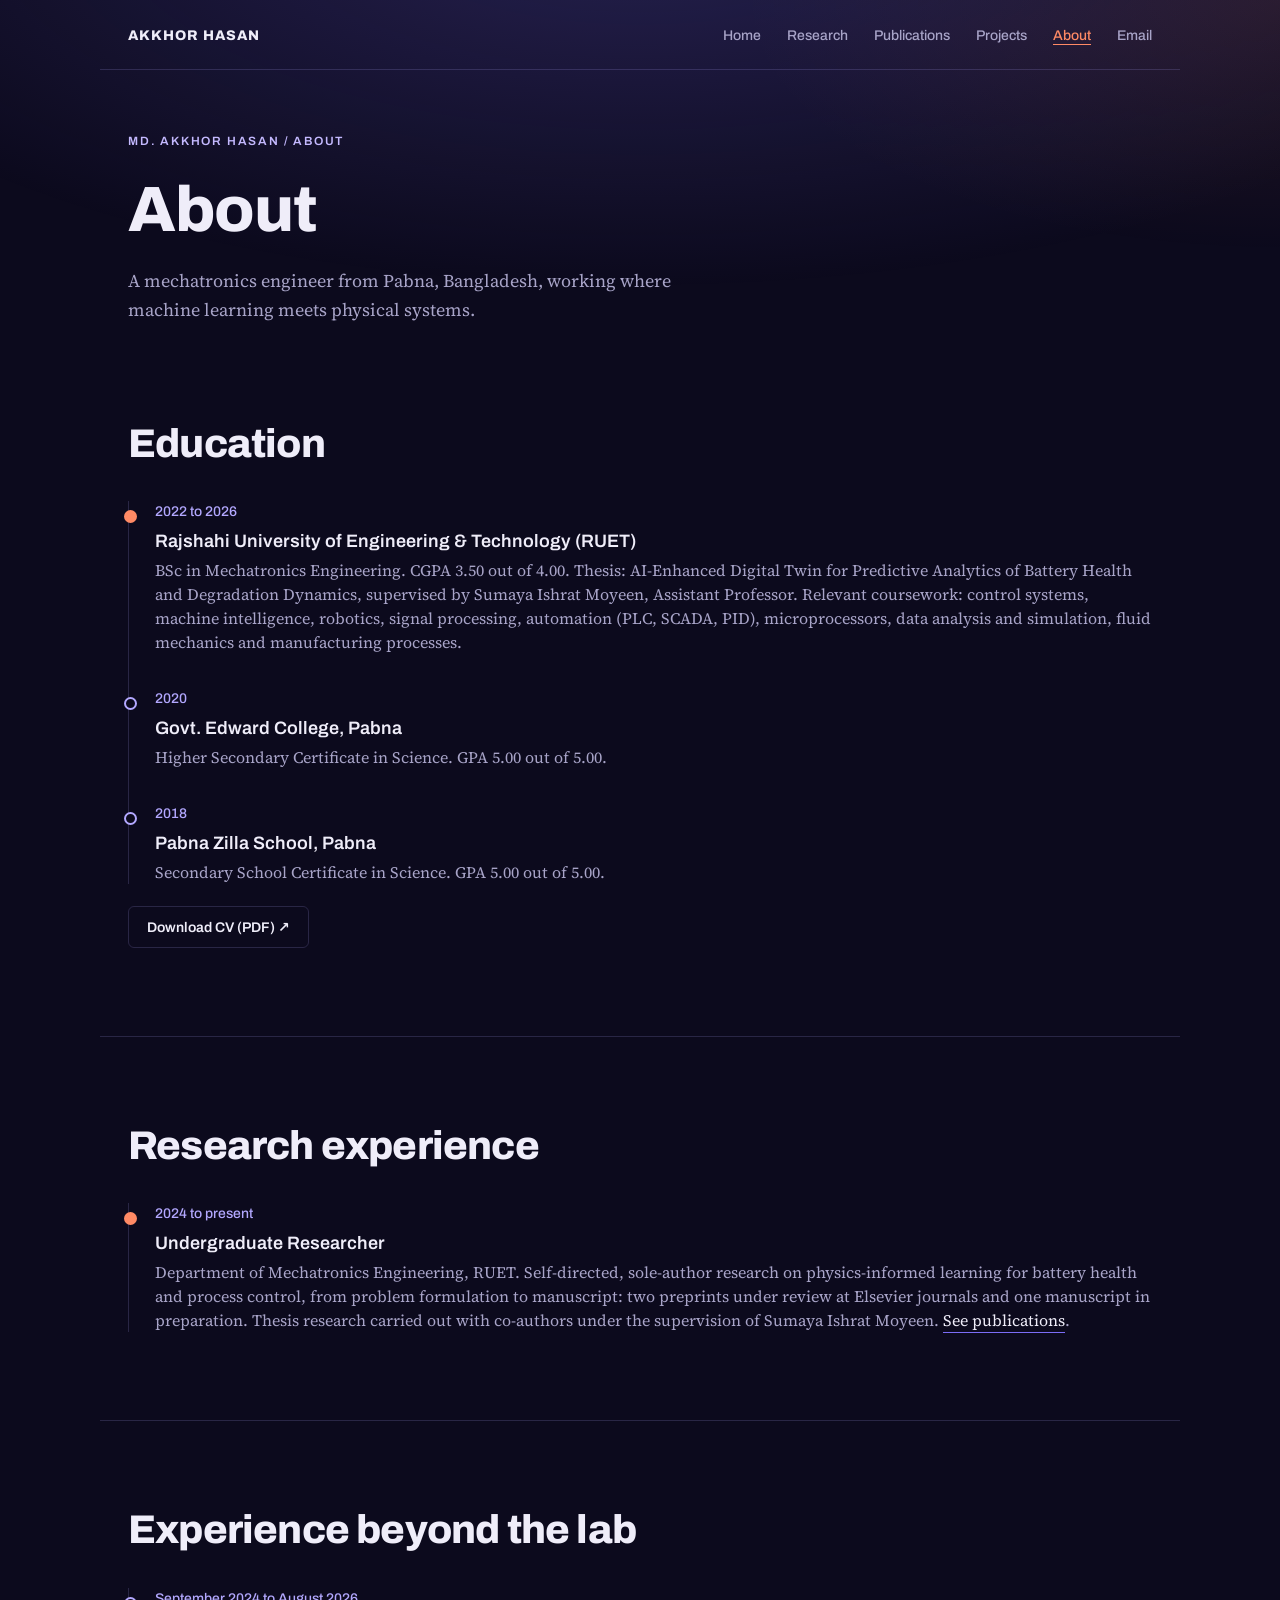
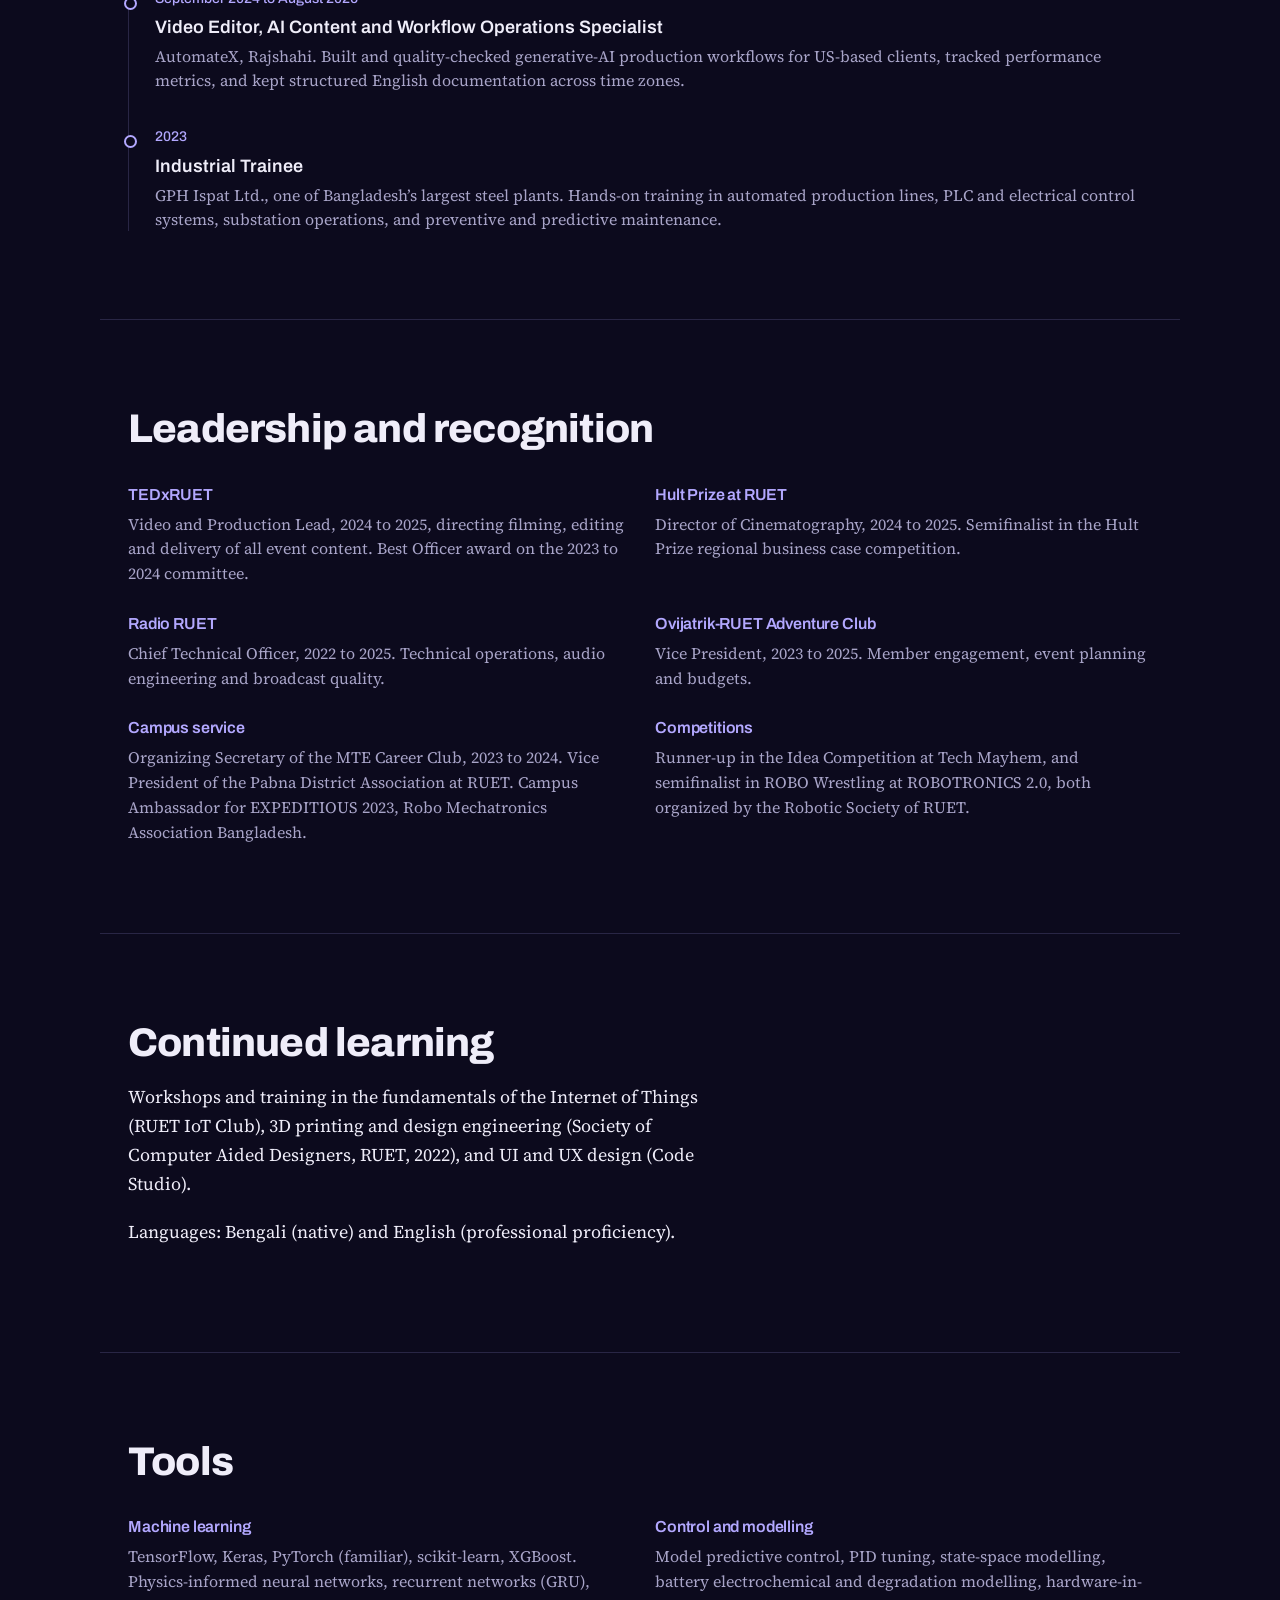
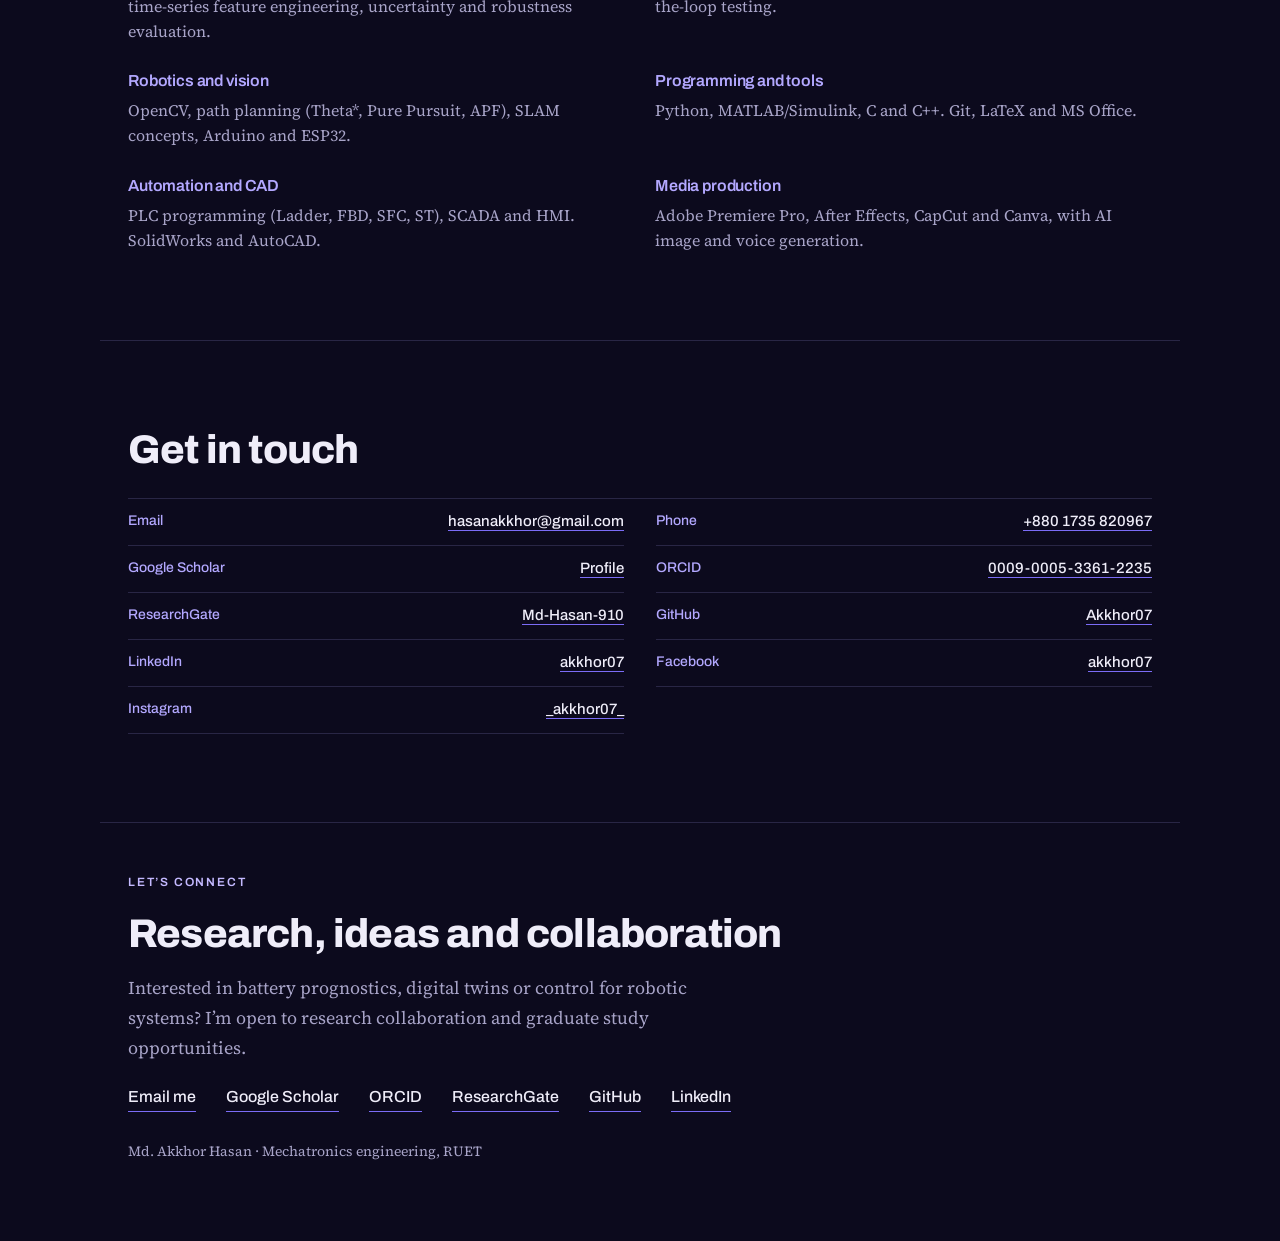
==== about.html @ 45b2f1d3 "Add files via upload" ====
<!DOCTYPE html>
<html lang="en">
<head>
<meta charset="utf-8">
<meta name="viewport" content="width=device-width, initial-scale=1">
<title>About | Md. Akkhor Hasan</title>
<meta name="description" content="Mechatronics engineer working on AI-enhanced digital twins for lithium-ion battery health, physics-informed machine learning and robot control. RUET, Bangladesh.">
<meta name="theme-color" content="#0c0a1d">
<meta property="og:title" content="Md. Akkhor Hasan">
<meta property="og:description" content="Mechatronics engineer working on AI-enhanced digital twins for lithium-ion battery health, physics-informed machine learning and robot control. RUET, Bangladesh.">
<meta property="og:image" content="assets/akkhor-hasan.jpg">
<link rel="preconnect" href="https://fonts.googleapis.com">
<link rel="preconnect" href="https://fonts.gstatic.com" crossorigin>
<link rel="stylesheet" href="https://fonts.googleapis.com/css2?family=Archivo:wght@500;600;800&family=Source+Serif+4:ital,wght@0,300;0,400;1,400&display=swap">
<link rel="stylesheet" href="style.css">
</head>
<body><nav class="wrap section-nav" aria-label="Main navigation"><a class="brand" href="index.html">AKKHOR HASAN</a><a href="index.html">Home</a><a href="research.html">Research</a><a href="publications.html">Publications</a><a href="projects.html">Projects</a><a aria-current="page" href="about.html">About</a><a href="mailto:hasanakkhor@gmail.com">Email</a></nav>
<header class="wrap page-heading"><p class="eyebrow">MD. AKKHOR HASAN / ABOUT</p><h1 class="name">About</h1><p class="where">A mechatronics engineer from Pabna, Bangladesh, working where machine learning meets physical systems.</p></header>
<main><section class="wrap" id="education">
  <h2>Education</h2>
  <ul class="edu">
    <li class="now"><div class="yr">2022 to 2026</div><div class="deg">Rajshahi University of Engineering &amp; Technology (RUET)</div><div class="det">BSc in Mechatronics Engineering. CGPA 3.50 out of 4.00. Thesis: AI-Enhanced Digital Twin for Predictive Analytics of Battery Health and Degradation Dynamics, supervised by Sumaya Ishrat Moyeen, Assistant Professor. Relevant coursework: control systems, machine intelligence, robotics, signal processing, automation (PLC, SCADA, PID), microprocessors, data analysis and simulation, fluid mechanics and manufacturing processes.</div></li>
    <li><div class="yr">2020</div><div class="deg">Govt. Edward College, Pabna</div><div class="det">Higher Secondary Certificate in Science. GPA 5.00 out of 5.00.</div></li>
    <li><div class="yr">2018</div><div class="deg">Pabna Zilla School, Pabna</div><div class="det">Secondary School Certificate in Science. GPA 5.00 out of 5.00.</div></li>
  </ul>
  <a class="cv-link" href="assets/akkhor-hasan-cv.pdf" target="_blank" rel="noopener">Download CV (PDF) ↗</a>
</section><section class="wrap" id="research-experience"><h2>Research experience</h2><ul class="edu">
  <li class="now"><div class="yr">2024 to present</div><div class="deg">Undergraduate Researcher</div><div class="det">Department of Mechatronics Engineering, RUET. Self-directed, sole-author research on physics-informed learning for battery health and process control, from problem formulation to manuscript: two preprints under review at Elsevier journals and one manuscript in preparation. Thesis research carried out with co-authors under the supervision of Sumaya Ishrat Moyeen. <a href="publications.html">See publications</a>.</div></li>
</ul></section><section class="wrap" id="experience"><h2>Experience beyond the lab</h2><ul class="edu">
  <li><div class="yr">September 2024 to August 2026</div><div class="deg">Video Editor, AI Content and Workflow Operations Specialist</div><div class="det">AutomateX, Rajshahi. Built and quality-checked generative-AI production workflows for US-based clients, tracked performance metrics, and kept structured English documentation across time zones.</div></li>
  <li><div class="yr">2023</div><div class="deg">Industrial Trainee</div><div class="det">GPH Ispat Ltd., one of Bangladesh’s largest steel plants. Hands-on training in automated production lines, PLC and electrical control systems, substation operations, and preventive and predictive maintenance.</div></li>
</ul></section><section class="wrap" id="leadership"><h2>Leadership and recognition</h2><div class="skills">
  <div><h3>TEDxRUET</h3><p>Video and Production Lead, 2024 to 2025, directing filming, editing and delivery of all event content. Best Officer award on the 2023 to 2024 committee.</p></div>
  <div><h3>Hult Prize at RUET</h3><p>Director of Cinematography, 2024 to 2025. Semifinalist in the Hult Prize regional business case competition.</p></div>
  <div><h3>Radio RUET</h3><p>Chief Technical Officer, 2022 to 2025. Technical operations, audio engineering and broadcast quality.</p></div>
  <div><h3>Ovijatrik-RUET Adventure Club</h3><p>Vice President, 2023 to 2025. Member engagement, event planning and budgets.</p></div>
  <div><h3>Campus service</h3><p>Organizing Secretary of the MTE Career Club, 2023 to 2024. Vice President of the Pabna District Association at RUET. Campus Ambassador for EXPEDITIOUS 2023, Robo Mechatronics Association Bangladesh.</p></div>
  <div><h3>Competitions</h3><p>Runner-up in the Idea Competition at Tech Mayhem, and semifinalist in ROBO Wrestling at ROBOTRONICS 2.0, both organized by the Robotic Society of RUET.</p></div>
</div></section><section class="wrap" id="learning"><h2>Continued learning</h2><div class="col"><p>Workshops and training in the fundamentals of the Internet of Things (RUET IoT Club), 3D printing and design engineering (Society of Computer Aided Designers, RUET, 2022), and UI and UX design (Code Studio).</p><p>Languages: Bengali (native) and English (professional proficiency).</p></div></section><section class="wrap" id="tools">
  <h2>Tools</h2>
  <div class="skills">
    <div><h3>Machine learning</h3><p>TensorFlow, Keras, PyTorch (familiar), scikit-learn, XGBoost. Physics-informed neural networks, recurrent networks (GRU), time-series feature engineering, uncertainty and robustness evaluation.</p></div>
    <div><h3>Control and modelling</h3><p>Model predictive control, PID tuning, state-space modelling, battery electrochemical and degradation modelling, hardware-in-the-loop testing.</p></div>
    <div><h3>Robotics and vision</h3><p>OpenCV, path planning (Theta*, Pure Pursuit, APF), SLAM concepts, Arduino and ESP32.</p></div>
    <div><h3>Programming and tools</h3><p>Python, MATLAB/Simulink, C and C++. Git, LaTeX and MS Office.</p></div>
    <div><h3>Automation and CAD</h3><p>PLC programming (Ladder, FBD, SFC, ST), SCADA and HMI. SolidWorks and AutoCAD.</p></div>
    <div><h3>Media production</h3><p>Adobe Premiere Pro, After Effects, CapCut and Canva, with AI image and voice generation.</p></div>
  </div>
</section><section class="wrap" id="contact-details">
  <h2>Get in touch</h2>
  <ul class="contact-list">
    <li><span class="lbl">Email</span><a href="mailto:hasanakkhor@gmail.com">hasanakkhor@gmail.com</a></li>
    <li><span class="lbl">Phone</span><a href="tel:+8801735820967">+880 1735 820967</a></li>
    <li><span class="lbl">Google Scholar</span><a target="_blank" rel="noopener" href="https://scholar.google.com/citations?user=YzFIFLMAAAAJ">Profile</a></li>
    <li><span class="lbl">ORCID</span><a target="_blank" rel="noopener" href="https://orcid.org/0009-0005-3361-2235">0009-0005-3361-2235</a></li>
    <li><span class="lbl">ResearchGate</span><a target="_blank" rel="noopener" href="https://www.researchgate.net/profile/Md-Hasan-910">Md-Hasan-910</a></li>
    <li><span class="lbl">GitHub</span><a target="_blank" rel="noopener" href="https://github.com/Akkhor07">Akkhor07</a></li>
    <li><span class="lbl">LinkedIn</span><a target="_blank" rel="noopener" href="https://www.linkedin.com/in/akkhor07/">akkhor07</a></li>
    <li><span class="lbl">Facebook</span><a target="_blank" rel="noopener" href="https://www.facebook.com/akkhor07">akkhor07</a></li>
    <li><span class="lbl">Instagram</span><a target="_blank" rel="noopener" href="https://www.instagram.com/_akkhor07_/">_akkhor07_</a></li>
  </ul>
</section></main>
<footer class="wrap" id="contact"><p class="eyebrow">LET’S CONNECT</p><h2>Research, ideas and collaboration</h2><p class="where">Interested in battery prognostics, digital twins or control for robotic systems? I’m open to research collaboration and graduate study opportunities.</p><div class="contact"><a href="mailto:hasanakkhor@gmail.com">Email me</a><a target="_blank" rel="noopener" href="https://scholar.google.com/citations?user=YzFIFLMAAAAJ">Google Scholar</a><a target="_blank" rel="noopener" href="https://orcid.org/0009-0005-3361-2235">ORCID</a><a target="_blank" rel="noopener" href="https://www.researchgate.net/profile/Md-Hasan-910">ResearchGate</a><a target="_blank" rel="noopener" href="https://github.com/Akkhor07">GitHub</a><a target="_blank" rel="noopener" href="https://www.linkedin.com/in/akkhor07/">LinkedIn</a></div><p class="fine">Md. Akkhor Hasan · Mechatronics engineering, RUET</p></footer>
</body></html>
---- style.css ----
:root{
  --abyss:#0c0a1d;
  --deep:#1a1736;
  --water:#7b6cf6;
  --silt:#b3a8ff;
  --restored:#ff8a65;
  --foam:#efedf9;
  --dim:#a8a4c8;
  --rule:rgba(179,168,255,.18);
  --panel:rgba(179,168,255,.05);
  --glow:rgba(123,108,246,.24);
  --glow2:rgba(255,138,101,.10);
  --overlay:rgba(12,10,29,.72);
  --eyebrow:#c4b9ff;
  --sans:'Archivo',system-ui,sans-serif;
  --serif:'Source Serif 4',Georgia,serif;
}
*{box-sizing:border-box}
html{scroll-behavior:smooth}
@media (prefers-reduced-motion:reduce){html{scroll-behavior:auto}*{animation:none!important;transition:none!important}}
body{
  margin:0;background:var(--abyss);color:var(--foam);
  font-family:var(--serif);font-size:18px;line-height:1.62;
  -webkit-font-smoothing:antialiased;
}
body::before{
  content:"";position:fixed;inset:0;pointer-events:none;z-index:0;
  background:radial-gradient(120% 70% at 50% -10%, var(--glow), transparent 60%),radial-gradient(60% 40% at 100% 0%, var(--glow2), transparent 70%);
}
.wrap{position:relative;z-index:1;max-width:1080px;margin:0 auto;padding-left:28px;padding-right:28px}
.col{max-width:64ch}
a{color:var(--foam);text-decoration:none;border-bottom:1px solid var(--water);padding-bottom:1px}
a:hover{border-bottom-color:var(--restored);color:var(--restored)}
a:focus-visible{outline:2px solid var(--restored);outline-offset:3px;border-radius:2px}
h1,h2,h3{font-family:var(--sans);font-weight:800;letter-spacing:-.02em;line-height:1.06;margin:0}
h2{font-size:clamp(28px,4vw,40px);margin-bottom:18px}
h3{font-size:20px;font-weight:600;letter-spacing:-.01em;margin-bottom:6px}
p{margin:0 0 18px}
section{padding-top:88px;padding-bottom:88px;border-top:1px solid var(--rule)}
section:first-of-type{border-top:none}

/* hero */
header{padding-top:104px;padding-bottom:64px}
.name{font-size:clamp(42px,7.6vw,80px);margin-bottom:22px;padding-top:.06em}
.lede{font-size:clamp(19px,2.3vw,23px);color:var(--foam);max-width:54ch;font-weight:300;margin-bottom:10px}
.where{color:var(--dim);font-size:17px;max-width:54ch}
.meta{display:flex;flex-wrap:wrap;gap:10px 26px;margin-top:26px;font-family:var(--sans);font-size:15px;font-weight:500}

/* compare */
.figure{margin:44px 0 0;max-width:920px}
.compare{position:relative;overflow:hidden;border-radius:3px;background:var(--deep);line-height:0;
  box-shadow:0 30px 70px -30px rgba(0,0,0,.85)}
.compare img{width:100%;display:block;user-select:none;-webkit-user-drag:none}
.compare .top{position:absolute;inset:0;width:50%;overflow:hidden}
.compare .top img{width:auto;height:100%;max-width:none}
.handle{position:absolute;top:0;bottom:0;left:50%;width:2px;background:var(--restored);transform:translateX(-1px);pointer-events:none}
.handle::after{content:"";position:absolute;top:50%;left:50%;width:44px;height:44px;margin:-22px 0 0 -22px;
  border:2px solid var(--restored);border-radius:50%;background:var(--overlay);backdrop-filter:blur(2px)}
.range{position:absolute;inset:0;width:100%;height:100%;opacity:0;cursor:ew-resize;margin:0}
.range:focus-visible + .handle::after{box-shadow:0 0 0 4px rgba(255,138,101,.35)}
.tag{position:absolute;bottom:12px;font-family:var(--sans);font-size:13px;font-weight:600;
  color:var(--foam);background:var(--overlay);padding:5px 10px;border-radius:2px;line-height:1.2}
.tag.l{left:12px}.tag.r{right:12px}
figcaption{font-size:15px;color:var(--dim);margin-top:14px;max-width:60ch;line-height:1.5}

/* stats */
.stats{display:flex;flex-wrap:wrap;gap:40px 56px;margin-top:34px}
.stat b{display:block;font-family:var(--sans);font-size:40px;font-weight:800;color:var(--restored);line-height:1;letter-spacing:-.03em}
.stat span{display:block;font-size:15px;color:var(--dim);margin-top:7px}

/* work */
.work{display:grid;gap:56px;margin-top:40px}
@media(min-width:800px){.work{grid-template-columns:1fr 1fr;gap:56px 44px}}
.work img{width:100%;display:block;border-radius:3px;background:var(--deep)}
.work p{font-size:16px;color:var(--dim);margin:12px 0 0;line-height:1.55}
.work .full{grid-column:1/-1}

.nets{margin:36px 0 0;padding:0;list-style:none;border-top:1px solid var(--rule)}
.nets li{padding:20px 0;border-bottom:1px solid var(--rule)}
.nets b{font-family:var(--sans);font-weight:600;font-size:17px;color:var(--foam)}
.nets span{display:block;font-size:16px;color:var(--dim);margin-top:4px;line-height:1.5}

/* publications */
.pubs{margin:32px 0 0;padding:0;list-style:none;counter-reset:p}
.pubs li{padding:22px 0;border-top:1px solid var(--rule);display:grid;grid-template-columns:34px 1fr;gap:16px}
.pubs li::before{counter-increment:p;content:counter(p);font-family:var(--sans);font-size:14px;font-weight:600;color:var(--silt);padding-top:5px}
.pubs .t{font-size:17px;line-height:1.42;margin:0 0 5px}
.pubs .v{font-size:15px;color:var(--dim);margin:0}
.q1{color:var(--restored);font-family:var(--sans);font-size:13px;font-weight:600}
.more{color:var(--dim);font-size:16px;margin-top:26px}

/* education */
.edu{margin:36px 0 0;padding:0 0 0 26px;list-style:none;border-left:1px solid var(--rule)}
.edu li{position:relative;padding:0 0 34px}
.edu li:last-child{padding-bottom:0}
.edu li::before{content:"";position:absolute;left:-31px;top:9px;width:9px;height:9px;border-radius:50%;
  background:var(--abyss);border:2px solid var(--silt)}
.edu li.now::before{background:var(--restored);border-color:var(--restored)}
.edu .yr{font-family:var(--sans);font-size:14px;font-weight:500;color:var(--silt)}
.edu .deg{font-family:var(--sans);font-size:18px;font-weight:600;margin:3px 0 2px}
.edu .det{font-size:16px;color:var(--dim);line-height:1.5}

/* skills */
.skills{display:grid;gap:30px;margin-top:36px}
@media(min-width:760px){.skills{grid-template-columns:1fr 1fr}}
.skills h3{color:var(--silt);font-size:16px;font-weight:600;margin-bottom:8px}
.skills p{font-size:16px;color:var(--dim);margin:0;line-height:1.55}

.repos{margin:32px 0 0;padding:0;list-style:none;border-top:1px solid var(--rule)}
.repos li{padding:20px 0;border-bottom:1px solid var(--rule);display:flex;flex-wrap:wrap;
  gap:6px 24px;align-items:baseline;justify-content:space-between}
.repos .r{flex:1 1 62%;min-width:250px}
.repos .r a{font-family:var(--sans);font-weight:600;font-size:17px;border-bottom-color:var(--rule)}
.repos .r p{font-size:15px;color:var(--dim);margin:5px 0 0;line-height:1.5}
.repos .m{font-family:var(--sans);font-size:14px;color:var(--silt);white-space:nowrap}

footer{padding-top:80px;padding-bottom:100px;border-top:1px solid var(--rule)}
.contact{display:flex;flex-wrap:wrap;gap:12px 30px;margin-top:22px;font-family:var(--sans);font-size:16px;font-weight:500}
.fine{margin-top:48px;font-size:14px;color:var(--dim)}

.section-nav{display:flex;flex-wrap:wrap;gap:12px 24px;padding-top:28px;font:500 14px var(--sans)}
.section-nav a{color:var(--dim);border-bottom-color:transparent}
.project-grid{display:grid;grid-template-columns:repeat(2,minmax(0,1fr));gap:44px 32px;margin-top:36px}
.project{min-width:0}.project img{display:block;width:100%;height:260px;object-fit:contain;background:var(--deep);border-radius:3px;margin-bottom:20px}
.project p{font-size:16px;color:var(--dim);margin:12px 0}.project>a{font:500 14px var(--sans)}
.subheading{margin-top:48px;font-size:24px}.work figure{margin:0;min-width:0}
section,footer{scroll-margin-top:24px}.repos .r{min-width:0}.repos .r a{overflow-wrap:anywhere}
@media(max-width:600px){.project-grid{grid-template-columns:1fr}.project img{height:230px}.wrap{padding-left:22px;padding-right:22px}.section-nav{gap:12px 18px}section{padding-top:60px;padding-bottom:60px}.stats{gap:30px}.contact a{overflow-wrap:anywhere}}

/* Mobile and tablet layout */
html {
  -webkit-text-size-adjust: 100%;
}

img {
  max-width: 100%;
}

@media (max-width: 768px) {
  .wrap {
    width: 100%;
    padding-left: 20px;
    padding-right: 20px;
  }

  header {
    padding-top: 48px;
    padding-bottom: 40px;
  }

  section {
    padding-top: 48px;
    padding-bottom: 48px;
  }

  footer {
    padding-top: 48px;
    padding-bottom: 64px;
  }

  body {
    font-size: 17px;
    line-height: 1.65;
  }

  .name {
    font-size: clamp(32px, 8vw, 56px);
    line-height: 1.12;
    overflow-wrap: anywhere;
  }

  h2 {
    font-size: clamp(26px, 6vw, 36px);
    line-height: 1.15;
  }

  h3 {
    line-height: 1.3;
  }

  .lede {
    font-size: 20px;
  }

  .where {
    font-size: 16px;
  }

  .col {
    max-width: 100%;
  }

  /* Navigation and contact links */
  .section-nav,
  .meta,
  .contact {
    display: flex;
    flex-wrap: wrap;
    gap: 8px 18px;
  }

  .section-nav a,
  .meta a,
  .contact a {
    display: inline-flex;
    align-items: center;
    min-height: 44px;
    max-width: 100%;
    overflow-wrap: anywhere;
  }

  /* Two compact columns for statistics */
  .stats {
    display: grid;
    grid-template-columns: repeat(2, minmax(0, 1fr));
    gap: 28px 18px;
  }

  .stat b {
    font-size: 34px;
  }

  .stat span {
    font-size: 14px;
  }

  /* Stack projects and research figures */
  .work,
  .project-grid,
  .skills {
    grid-template-columns: minmax(0, 1fr);
    gap: 32px;
  }

  .work figure,
  .figure {
    margin-left: 0;
    margin-right: 0;
  }

  .work .full {
    grid-column: auto;
  }

  .project,
  .work figure {
    min-width: 0;
  }

  .project img {
    width: 100%;
    height: auto;
    max-height: 320px;
    object-fit: contain;
  }

  /* Touch-friendly comparison slider */
  .compare {
    width: 100%;
  }

  .compare .top img {
    max-width: none;
  }

  .range {
    touch-action: pan-y;
  }

  .tag {
    font-size: 11px;
    padding: 5px 7px;
  }

  figcaption {
    font-size: 14px;
  }

  /* Long repository and publication titles */
  .repos li {
    display: block;
  }

  .repos .r {
    min-width: 0;
  }

  .repos .r a,
  .pubs .t {
    overflow-wrap: anywhere;
  }

  .repos .m {
    display: block;
    margin-top: 10px;
    white-space: normal;
  }

  .pubs li {
    grid-template-columns: 22px minmax(0, 1fr);
    gap: 10px;
  }

  .edu {
    padding-left: 22px;
  }

  .edu li::before {
    left: -27px;
  }
}

@media (max-width: 360px) {
  .wrap {
    padding-left: 16px;
    padding-right: 16px;
  }

  .name {
    font-size: 30px;
  }

  .lede {
    font-size: 18px;
  }

  .stat b {
    font-size: 30px;
  }
}

/* Portfolio refresh */
.eyebrow{font:600 12px var(--sans);letter-spacing:.15em;color:var(--eyebrow);margin:0 0 24px}.hero-actions{display:flex;flex-wrap:wrap;gap:14px;align-items:center;margin:28px 0}.hero-actions a{font:600 14px var(--sans);padding:13px 20px;border:1px solid var(--rule);border-radius:6px}.hero-actions .primary{background:var(--restored);color:var(--abyss);border-color:var(--restored)}.hero-actions a:hover{background:var(--silt);border-color:var(--silt);color:var(--abyss)}.where{max-width:65ch;line-height:1.65}.name{font-size:clamp(38px,6.7vw,72px)}header{padding-top:72px}.section-nav{padding-bottom:24px;border-bottom:1px solid var(--rule)}.stats{display:grid;grid-template-columns:repeat(4,minmax(0,1fr));gap:18px}.stat{padding:22px 18px;background:rgba(179,168,255,.055);border:1px solid var(--rule);border-radius:8px}.stat b{font-size:32px}.nets{display:grid;grid-template-columns:repeat(3,minmax(0,1fr));gap:18px;border:0}.nets li{padding:24px;border:1px solid var(--rule);border-radius:8px;background:rgba(179,168,255,.04)}.project{padding:18px;border:1px solid var(--rule);border-radius:8px}.work img,.project img{border-radius:6px}.fine{color:var(--dim)}@media(max-width:768px){.stats{grid-template-columns:repeat(2,minmax(0,1fr))}.nets{grid-template-columns:1fr}header{padding-top:40px}.eyebrow{font-size:10px;line-height:1.7}.stat{padding:18px 12px}.stat b{font-size:28px}}
@media(max-width:768px){.section-nav{flex-wrap:nowrap;overflow-x:auto;gap:20px;padding-top:12px;padding-bottom:12px;scrollbar-width:thin}.section-nav a{white-space:nowrap;flex-shrink:0;min-height:40px}}

.section-nav{align-items:center;gap:14px 26px}.section-nav .brand{font-weight:800;letter-spacing:.07em;margin-right:auto;color:var(--foam)}.section-nav [aria-current="page"]{color:var(--restored);border-bottom-color:var(--restored)}.page-heading{padding-top:64px;padding-bottom:50px}.page-heading .name{font-size:clamp(38px,6vw,64px)}.page-heading .where{max-width:65ch}.overview-grid{display:grid;grid-template-columns:repeat(2,minmax(0,1fr));gap:22px;margin:30px 0}.overview-card{padding:28px;border:1px solid var(--rule);border-radius:10px;background:rgba(179,168,255,.045)}.overview-card p{font-size:17px;color:var(--dim);margin:14px 0 22px}.overview-card a{font:600 14px var(--sans)}.section-nav{position:relative}.page-heading+main section:first-child{padding-top:30px}.figure{margin-top:36px}.where{font-size:18px}footer{padding-top:52px;padding-bottom:60px}.fine{margin-top:28px}@media(max-width:768px){.section-nav .brand{display:none}.overview-grid{grid-template-columns:1fr}.overview-card{padding:24px}.page-heading{padding-top:38px;padding-bottom:30px}}
.visitor-grid{display:grid;grid-template-columns:minmax(0,1.3fr) minmax(0,1fr);gap:28px;margin:30px 0 22px}.visitor-map-panel,.visitor-country-panel{border:1px solid var(--rule);border-radius:10px;padding:24px 18px;background:rgba(179,168,255,.035);min-width:0}.visitor-grid h3{font-size:17px;color:var(--silt);margin-bottom:22px}.visitor-grid img{max-width:100%;height:auto}.visitor-note{font-size:13px;line-height:1.6;color:var(--dim);max-width:85ch;margin:10px 0}.visitor-grid center{max-width:100%}@media(max-width:600px){.visitor-map-panel #scvmap{zoom:.6}.visitor-country-panel [title="Flag Counter"]{zoom:.85}}@media(max-width:768px){.visitor-grid{grid-template-columns:1fr;gap:18px}.visitor-map-panel,.visitor-country-panel{padding:20px 12px}}
#visitor-map{padding-top:36px;padding-bottom:36px}#visitor-map>h2{font-size:26px;margin-bottom:12px}.visitor-grid{gap:18px;margin:18px 0 12px}.visitor-map-panel,.visitor-country-panel{padding:16px}.visitor-grid h3{margin-bottom:12px}.visitor-note{margin:6px 0}.pubs .authors{font-size:14px;color:var(--dim);line-height:1.6;margin:8px 0}.pubs .t a{border-bottom-color:transparent}.pubs .t a:hover{border-bottom-color:var(--restored)}.pubs .v{line-height:1.6}

/* ---- Akkhor Hasan additions ---- */
:root{
  --ok:#7fd8a8;
  --wait:#f5c46b;
  --draft:var(--silt);
}
h1,h2,h3{text-wrap:balance}

/* hero with portrait */
.hero{display:grid;grid-template-columns:minmax(0,1fr) 260px;gap:48px;align-items:start}
.hero>div{min-width:0}
.portrait{margin:8px 0 0;position:relative}
.portrait img{display:block;width:100%;height:auto;aspect-ratio:4/5;object-fit:cover;border-radius:10px;
  border:1px solid var(--rule);box-shadow:0 30px 70px -30px rgba(0,0,0,.85)}
.portrait::after{content:"";position:absolute;inset:14px -14px -14px 14px;border:1px solid var(--restored);
  border-radius:10px;z-index:-1;opacity:.55}
@media(max-width:768px){
  .hero{grid-template-columns:1fr;gap:0}
  .portrait{order:-1;width:132px;margin:0 0 26px}
  .portrait::after{inset:8px -8px -8px 8px}
}

/* digital twin loop */
.twin{list-style:none;margin:0;padding:0;display:grid;grid-template-columns:repeat(5,minmax(0,1fr));gap:30px;counter-reset:s}
.twin li{position:relative;min-width:0;padding:18px 16px;border:1px solid var(--rule);border-radius:8px;background:var(--panel)}
.twin li:not(:last-child)::after{content:"→";position:absolute;right:-24px;top:50%;transform:translateY(-50%);
  font:600 18px var(--sans);color:var(--restored)}
.twin .k{display:block;font:600 11px var(--sans);letter-spacing:.12em;text-transform:uppercase;color:var(--silt)}
.twin b{display:block;font:600 17px/1.25 var(--sans);margin:8px 0 6px;color:var(--foam)}
.twin span:last-child{display:block;font-size:14px;line-height:1.45;color:var(--dim)}
.twin li.act{border-color:var(--restored)}
.return{display:flex;align-items:center;gap:12px;margin-top:16px;font:500 13px var(--sans);color:var(--dim)}
.return::before,.return::after{content:"";flex:1;height:1px;background:linear-gradient(90deg,transparent,var(--restored),transparent)}
@media(max-width:900px){
  .twin{grid-template-columns:1fr;gap:26px}
  .twin li:not(:last-child)::after{content:"↓";right:auto;left:22px;top:auto;bottom:-24px;transform:none}
}

/* publication status */
.status{display:inline-flex;align-items:center;gap:7px;font:600 12px var(--sans);letter-spacing:.04em;margin:0 0 8px}
.status::before{content:"";width:8px;height:8px;border-radius:50%;background:currentColor}
.status.ok{color:var(--ok)}.status.wait{color:var(--wait)}.status.draft{color:var(--draft)}
.status .venue{color:var(--dim);font-weight:500}
.pubs .note{font-size:15px;color:var(--dim);margin:6px 0 0;line-height:1.55}

.cv-link{display:inline-block;margin-top:22px;font:600 14px var(--sans);padding:12px 18px;border:1px solid var(--rule);border-radius:6px}
.contact-list{margin:26px 0 0;padding:0;list-style:none;display:grid;grid-template-columns:repeat(2,minmax(0,1fr));gap:0 32px;border-top:1px solid var(--rule)}
.contact-list li{padding:14px 0;border-bottom:1px solid var(--rule);display:flex;gap:16px;justify-content:space-between;min-width:0}
.contact-list .lbl{font:500 14px var(--sans);color:var(--silt);flex-shrink:0}
.contact-list a,.contact-list span.v{font:500 15px var(--sans);overflow-wrap:anywhere;text-align:right}
@media(max-width:768px){.contact-list{grid-template-columns:1fr}}
#publications>.col{margin-bottom:36px}
.figure.shot{max-width:none;margin-top:44px}
.figure.shot img{display:block;width:100%;height:auto;border-radius:8px;border:1px solid var(--rule);box-shadow:0 30px 70px -30px rgba(0,0,0,.85)}
.work img{height:auto}
.work .diagram img,.work .plot img{background:#fff;padding:10px;border:1px solid var(--rule)}
.work figure img{border:1px solid var(--rule)}
.project{display:flex;flex-direction:column}
.project img.cover{object-fit:cover}
.project img.light{background:#fff;padding:8px}
.project .tags{font:600 12px var(--sans);letter-spacing:.04em;color:var(--silt);margin:0 0 8px}
.project>a{margin-top:auto;align-self:flex-start}
.work.pair img{height:320px;object-fit:contain;background:var(--deep)}@media(max-width:768px){.work.pair img{height:auto;max-height:340px}}
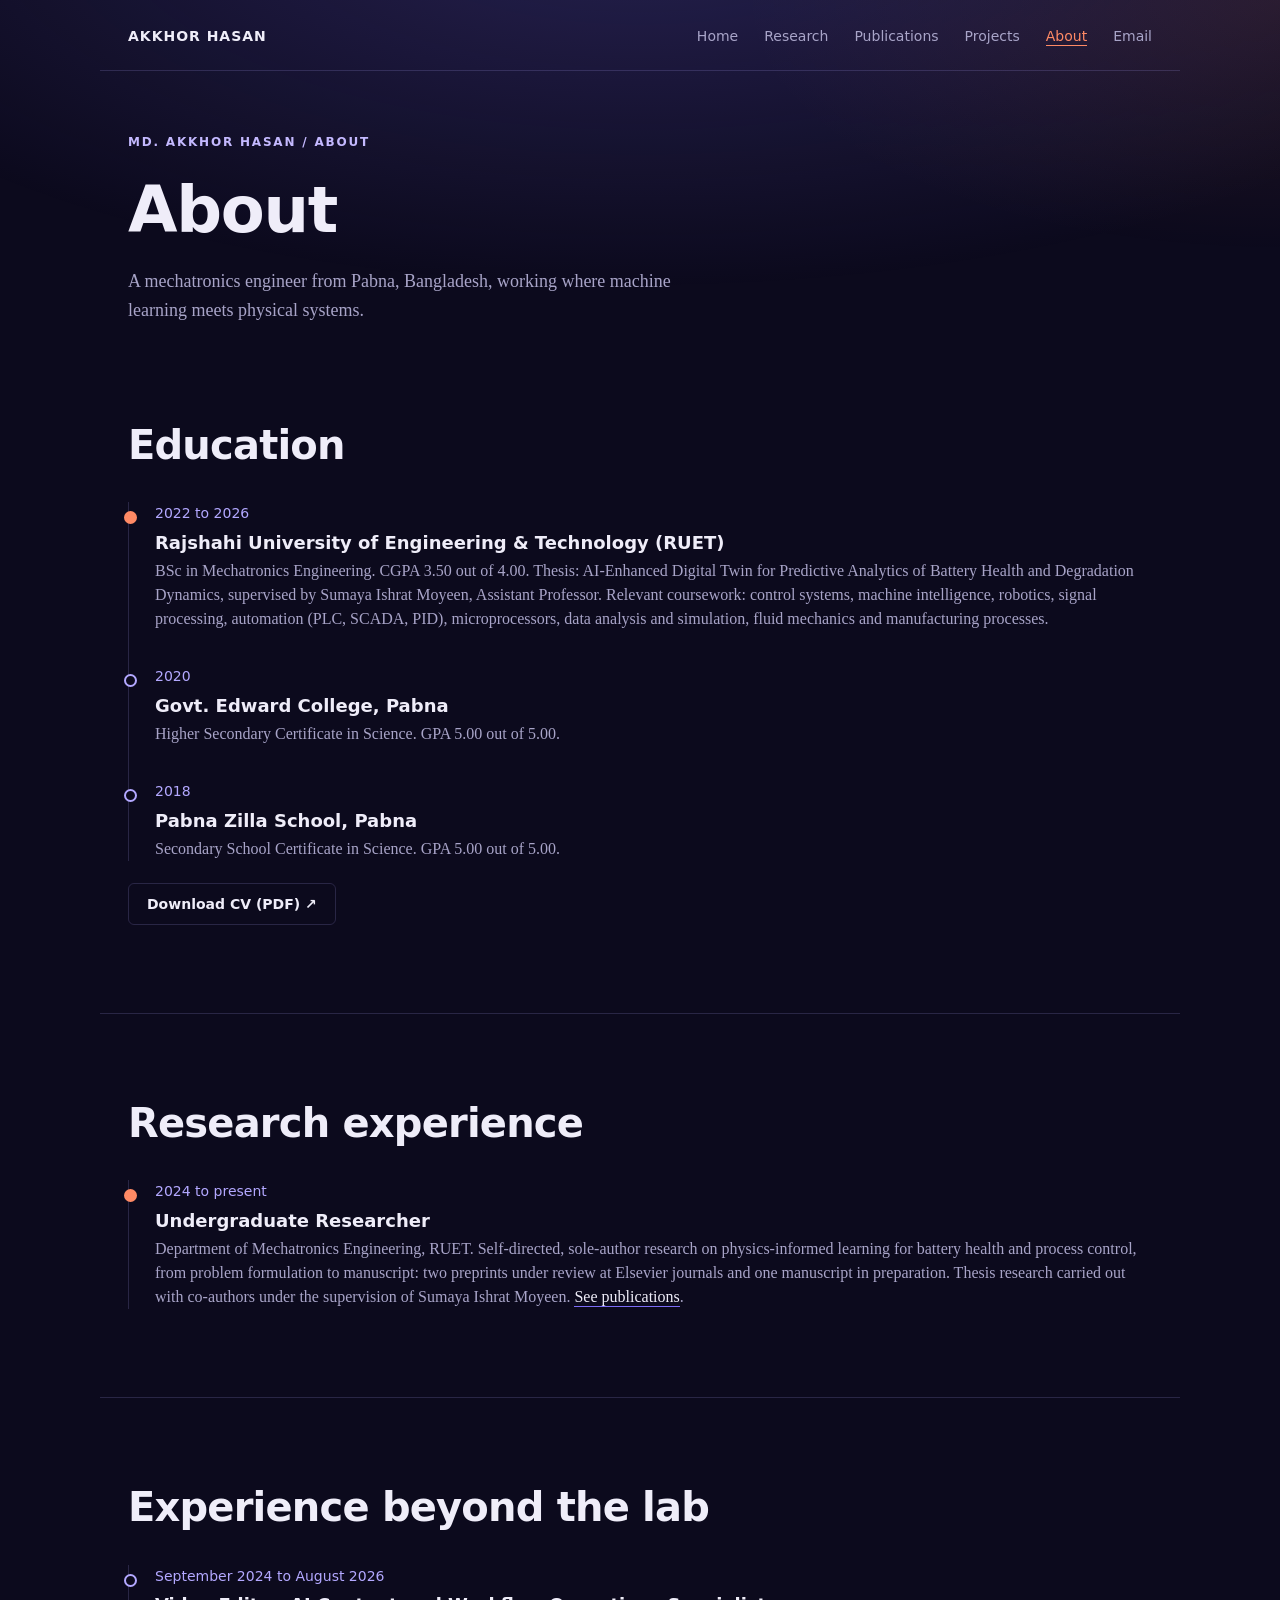
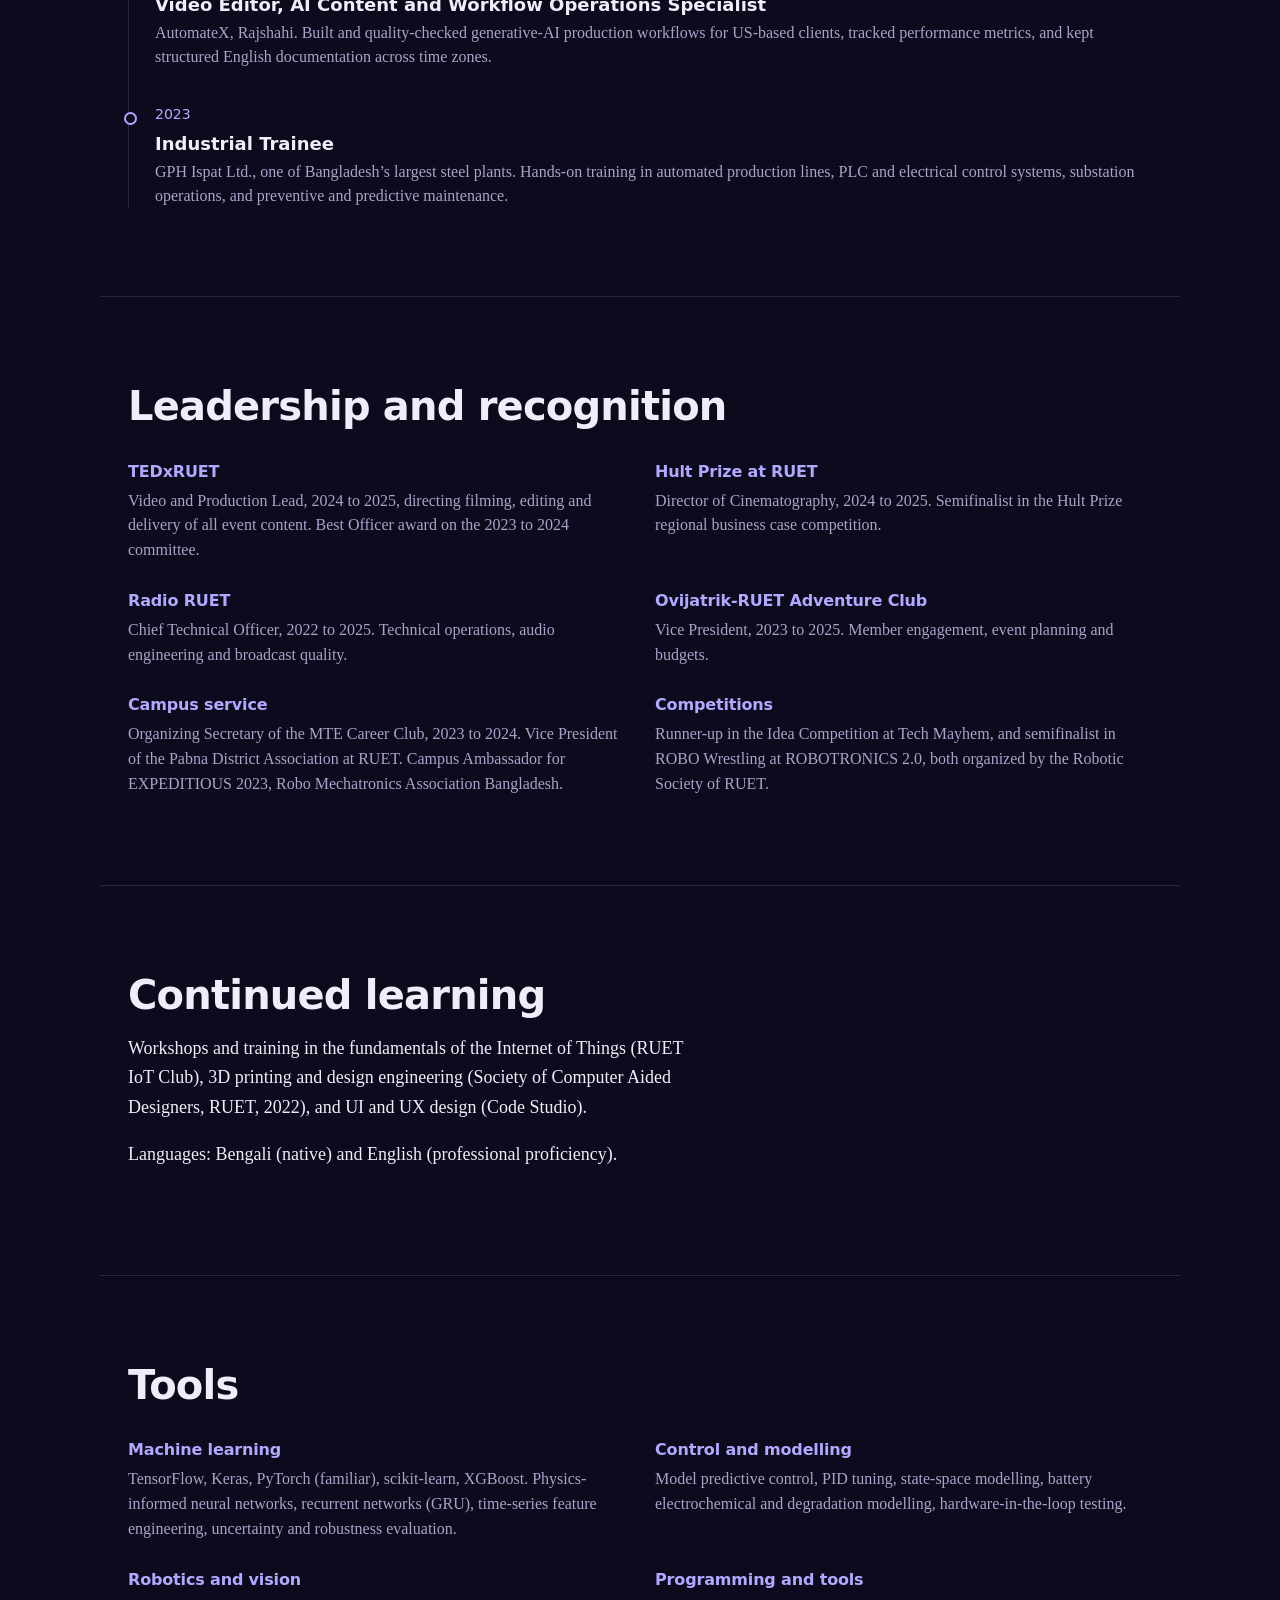
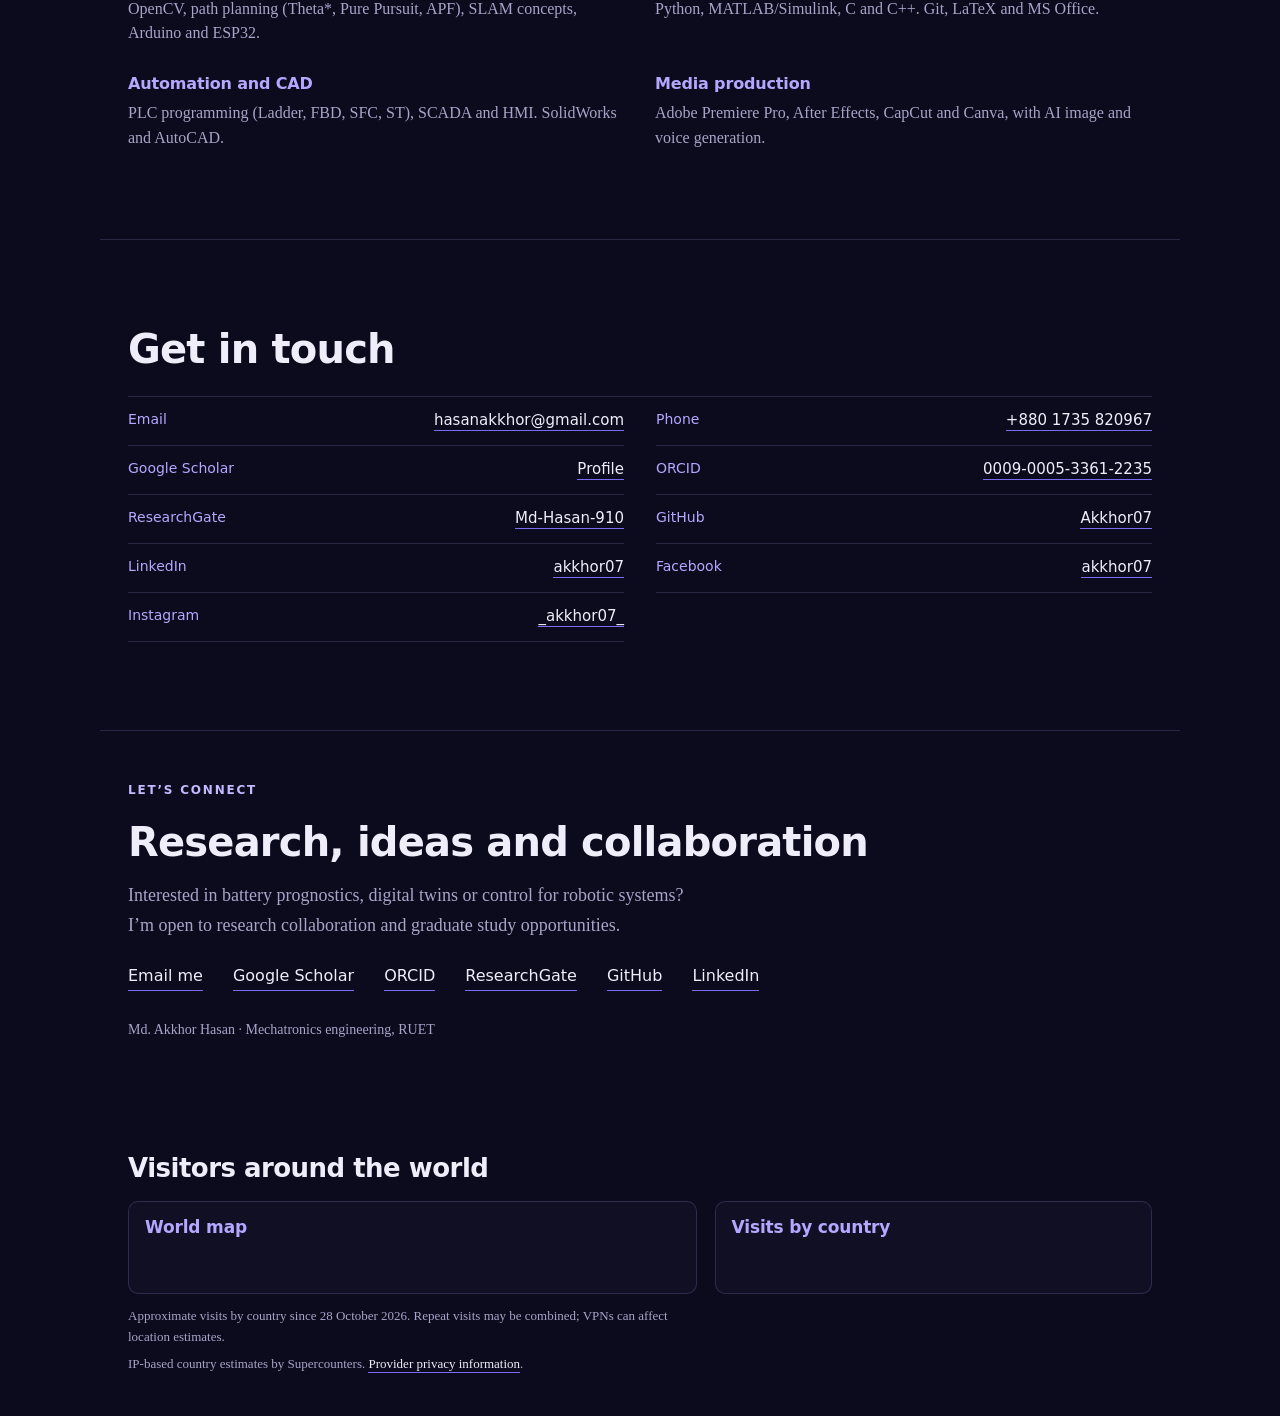
==== commit ff11ed6a: "Add visitor counter and security headers Add the Supercounters world map and country flag counter to" ====
--- a/about.html
+++ b/about.html
@@ -5,6 +5,8 @@
 <meta name="viewport" content="width=device-width, initial-scale=1">
 <title>About | Md. Akkhor Hasan</title>
 <meta name="description" content="Mechatronics engineer working on AI-enhanced digital twins for lithium-ion battery health, physics-informed machine learning and robot control. RUET, Bangladesh.">
+<meta http-equiv="Content-Security-Policy" content="default-src 'self'; script-src 'self' https://widget.supercounters.com https://*.supercounters.com 'sha256-kbJNL9PMJsD2D69hBDd3xUnf70yErUIbdUJMqEsxHow=' 'sha256-eAid57BZqZ4NtbiX848uxCRCxRqSm8PVS6HsigpHGRg='; object-src 'none'; base-uri 'self'; form-action 'none'; img-src 'self' https: data:; frame-src https://*.supercounters.com; connect-src 'self' https://*.supercounters.com; style-src 'self' 'unsafe-inline' https://fonts.googleapis.com; font-src https://fonts.gstatic.com">
+<meta name="referrer" content="strict-origin-when-cross-origin">
 <meta name="theme-color" content="#0c0a1d">
 <meta property="og:title" content="Md. Akkhor Hasan">
 <meta property="og:description" content="Mechatronics engineer working on AI-enhanced digital twins for lithium-ion battery health, physics-informed machine learning and robot control. RUET, Bangladesh.">
@@ -61,4 +63,5 @@
   </ul>
 </section></main>
 <footer class="wrap" id="contact"><p class="eyebrow">LET’S CONNECT</p><h2>Research, ideas and collaboration</h2><p class="where">Interested in battery prognostics, digital twins or control for robotic systems? I’m open to research collaboration and graduate study opportunities.</p><div class="contact"><a href="mailto:hasanakkhor@gmail.com">Email me</a><a target="_blank" rel="noopener" href="https://scholar.google.com/citations?user=YzFIFLMAAAAJ">Google Scholar</a><a target="_blank" rel="noopener" href="https://orcid.org/0009-0005-3361-2235">ORCID</a><a target="_blank" rel="noopener" href="https://www.researchgate.net/profile/Md-Hasan-910">ResearchGate</a><a target="_blank" rel="noopener" href="https://github.com/Akkhor07">GitHub</a><a target="_blank" rel="noopener" href="https://www.linkedin.com/in/akkhor07/">LinkedIn</a></div><p class="fine">Md. Akkhor Hasan · Mechatronics engineering, RUET</p></footer>
+<section class="wrap" id="visitor-map"><h2>Visitors around the world</h2><div class="visitor-grid"><div class="visitor-map-panel"><h3>World map</h3><!-- BEGIN: Powered by Supercounters.com --><center><script type="text/javascript" src="https://widget.supercounters.com/ssl/map.js"></script><script type="text/javascript">var sc_map_var = sc_map_var || [];sc_map(1740017,"112288","ff0000",68)</script><br><noscript><a href="https://www.supercounters.com/" target="_blank" rel="noopener">free online counter</a></noscript></center><!-- END: Powered by Supercounters.com --></div><div class="visitor-country-panel"><h3>Visits by country</h3><!-- BEGIN: Powered by Supercounters.com --><center><script type="text/javascript" src="https://widget.supercounters.com/ssl/flag.js"></script><script type="text/javascript">sc_flag(1740018,"0c0a1d","efedf9","7b6cf6",3,100,0,0)</script><br><noscript><a href="https://www.supercounters.com/" target="_blank" rel="noopener">Flag Counter</a></noscript></center><!-- END: Powered by Supercounters.com --></div></div><p class="visitor-note">Approximate visits by country since 28 October 2026. Repeat visits may be combined; VPNs can affect location estimates.</p><p class="visitor-note">IP-based country estimates by Supercounters. <a href="https://www.supercounters.com/privacy" target="_blank" rel="noopener">Provider privacy information</a>.</p></section>
 </body></html>
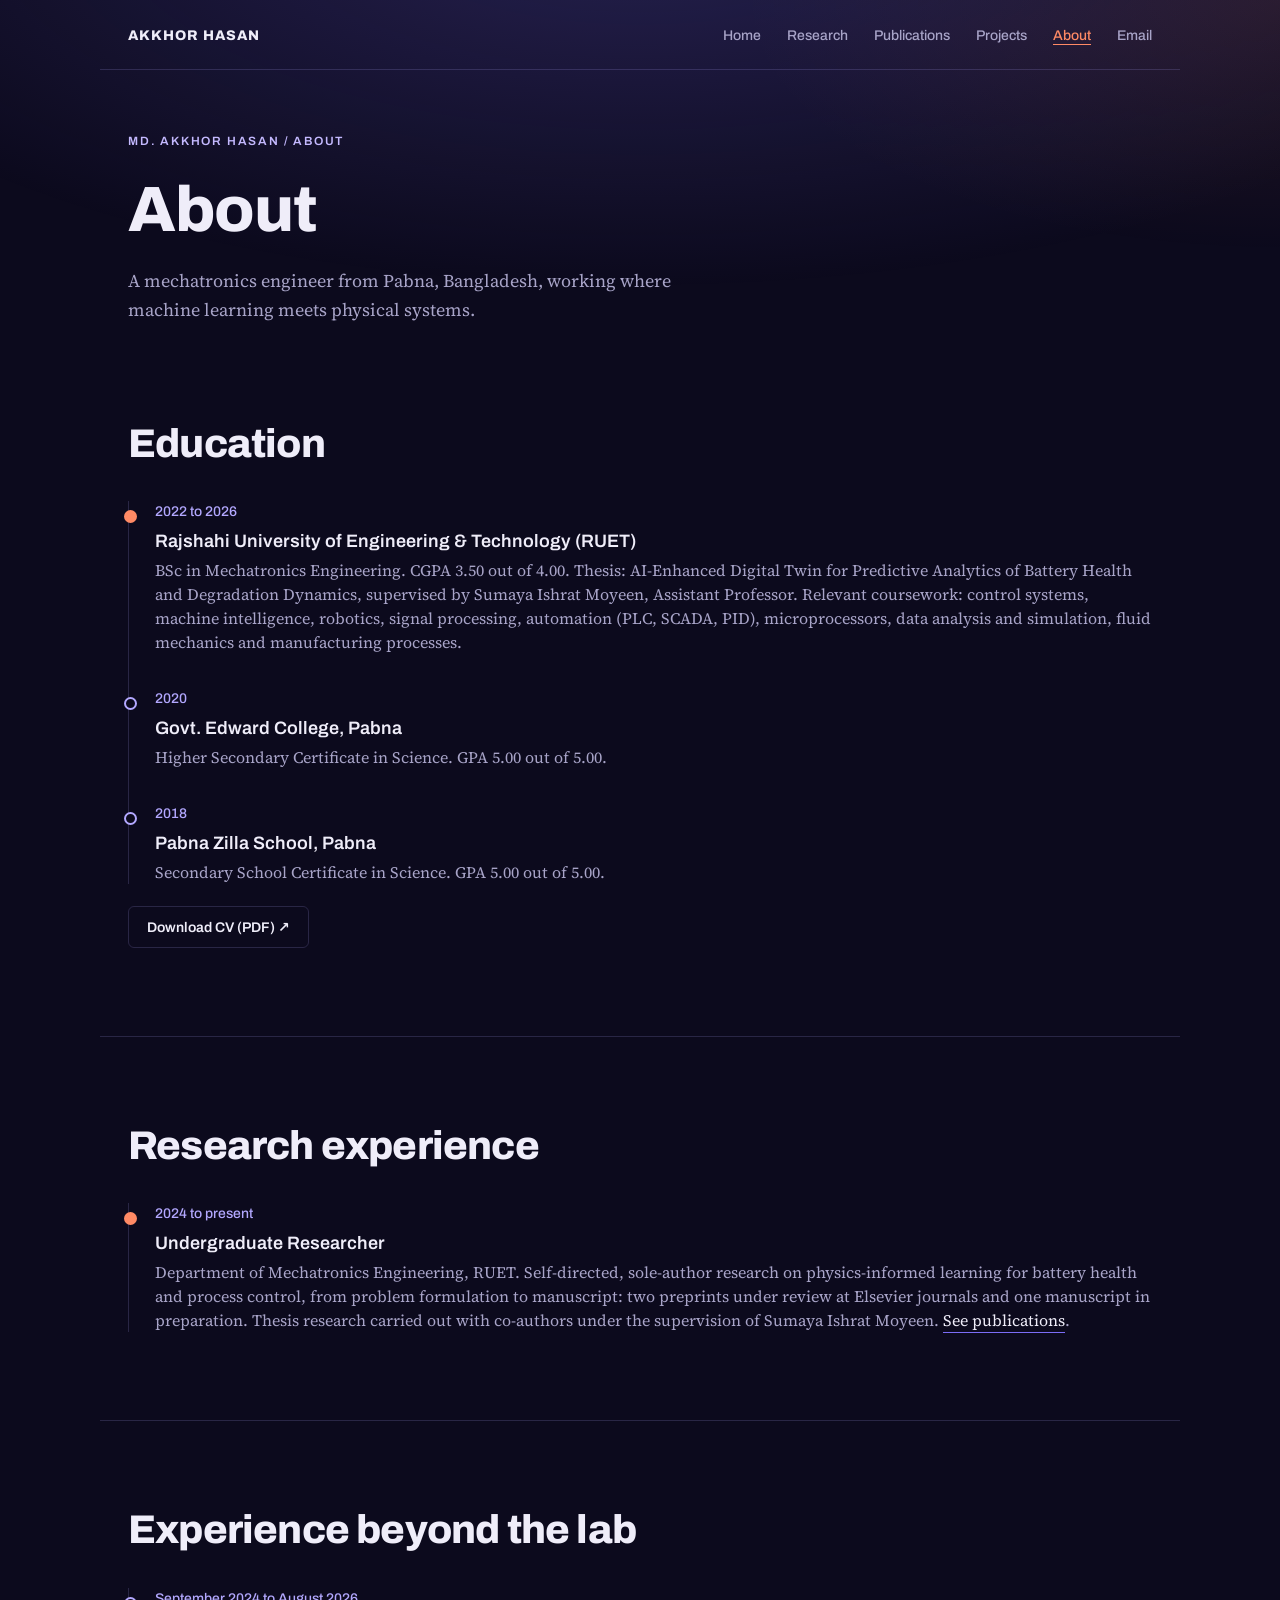
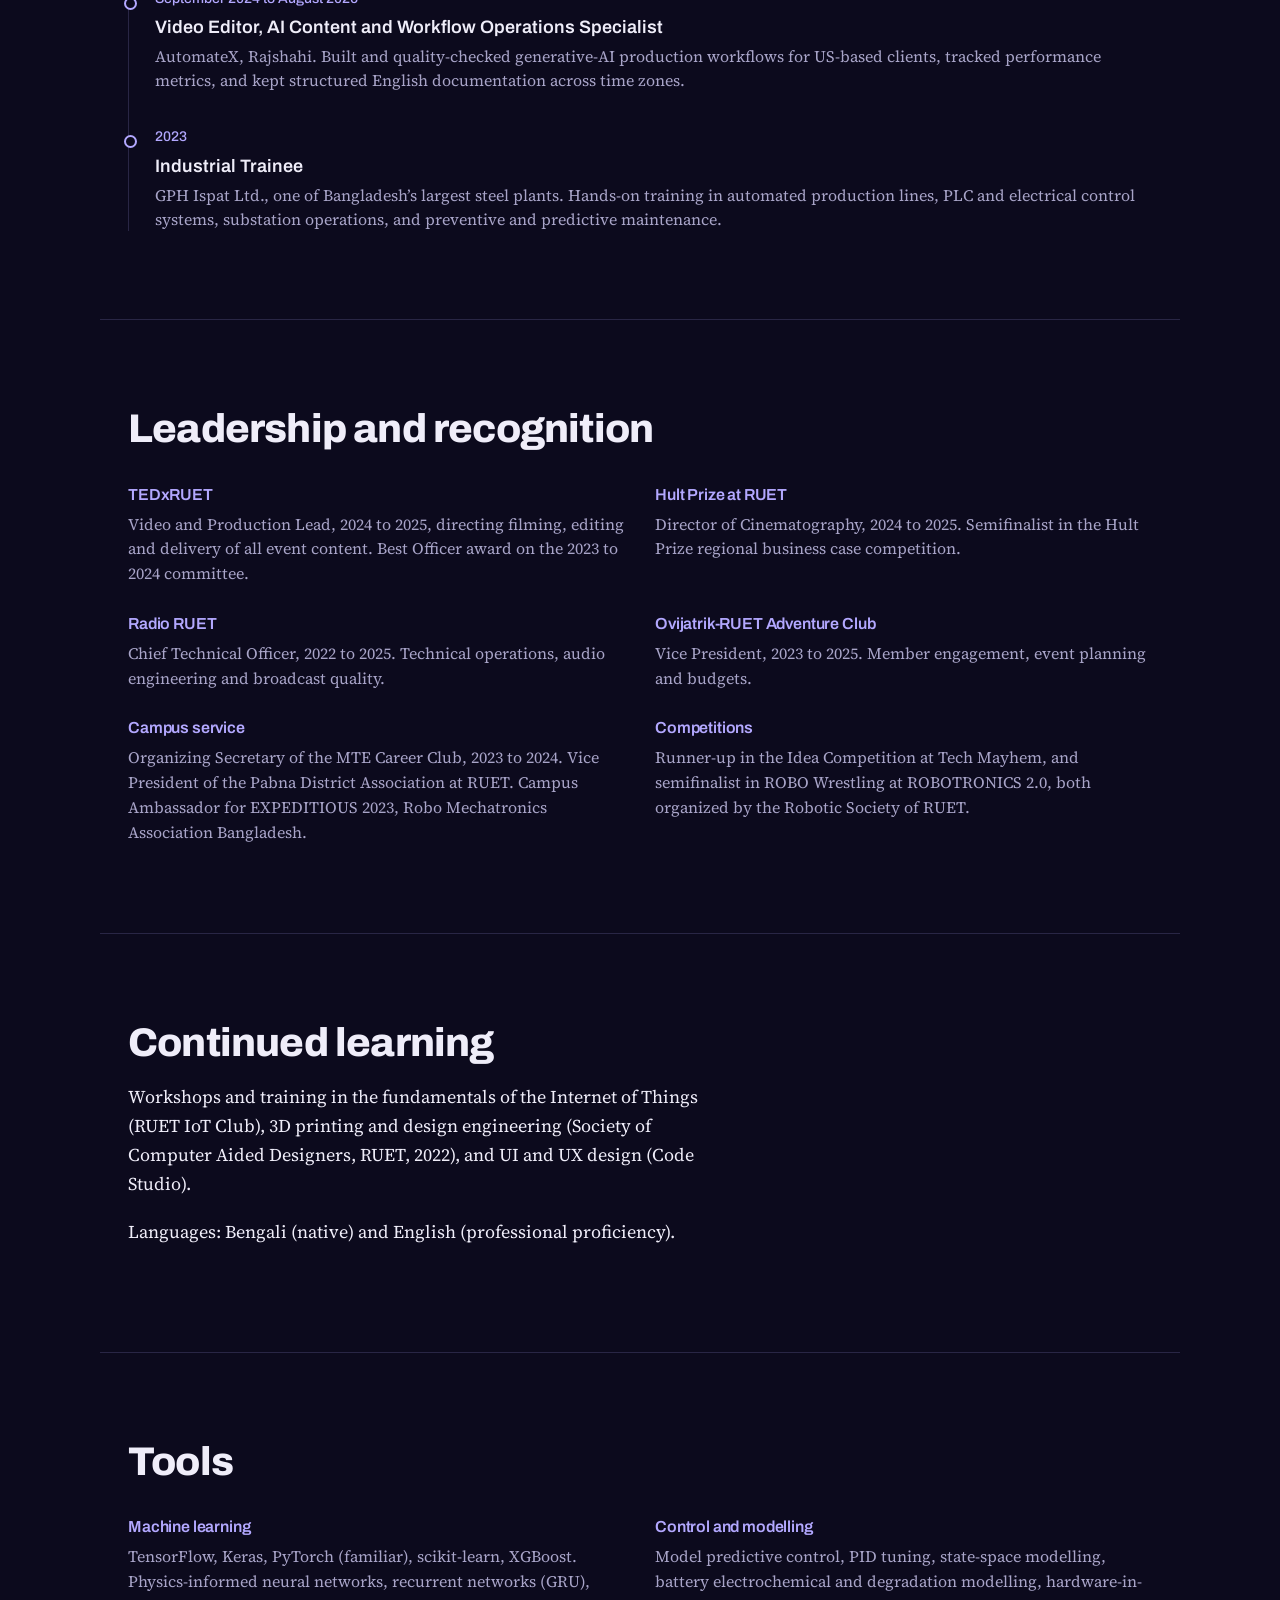
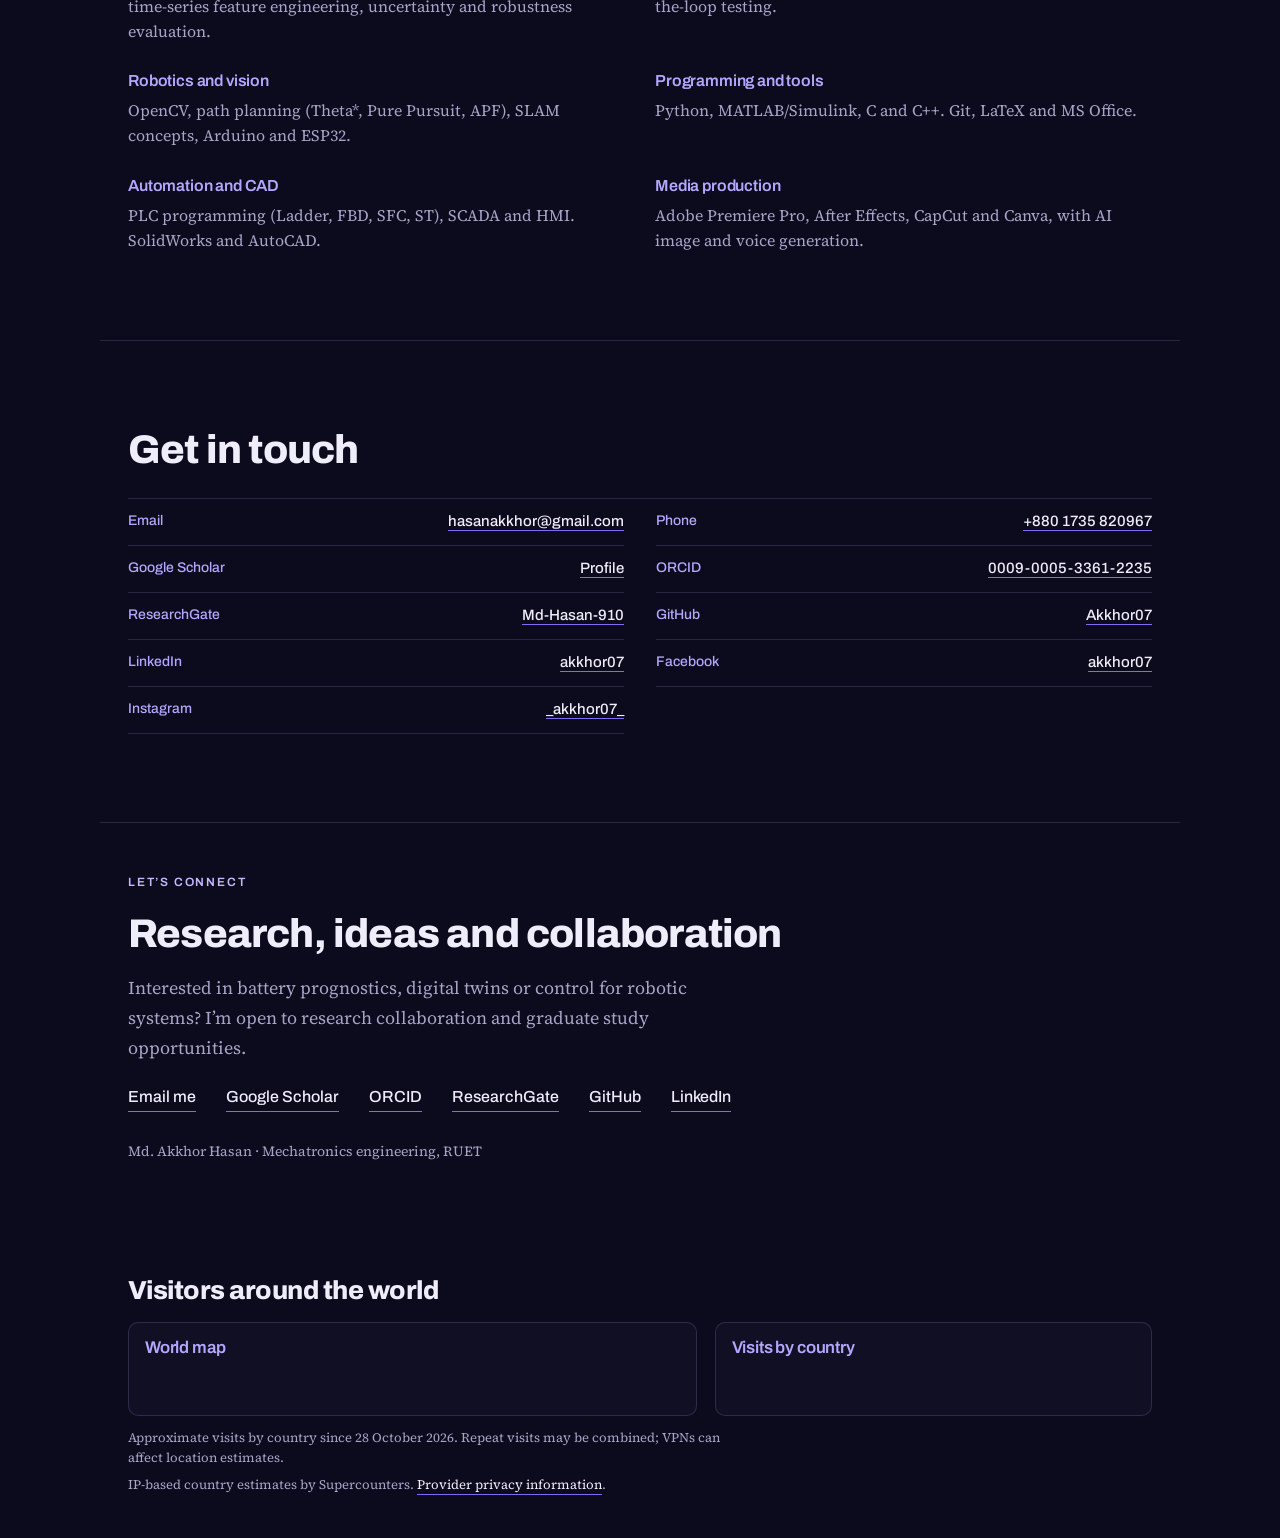
==== commit 941fd79f: "Relax script policy so the visitor counter can load The Supercounters widgets inject their own scrip" ====
--- a/about.html
+++ b/about.html
@@ -5,7 +5,7 @@
 <meta name="viewport" content="width=device-width, initial-scale=1">
 <title>About | Md. Akkhor Hasan</title>
 <meta name="description" content="Mechatronics engineer working on AI-enhanced digital twins for lithium-ion battery health, physics-informed machine learning and robot control. RUET, Bangladesh.">
-<meta http-equiv="Content-Security-Policy" content="default-src 'self'; script-src 'self' https://widget.supercounters.com https://*.supercounters.com 'sha256-kbJNL9PMJsD2D69hBDd3xUnf70yErUIbdUJMqEsxHow=' 'sha256-eAid57BZqZ4NtbiX848uxCRCxRqSm8PVS6HsigpHGRg='; object-src 'none'; base-uri 'self'; form-action 'none'; img-src 'self' https: data:; frame-src https://*.supercounters.com; connect-src 'self' https://*.supercounters.com; style-src 'self' 'unsafe-inline' https://fonts.googleapis.com; font-src https://fonts.gstatic.com">
+<meta http-equiv="Content-Security-Policy" content="object-src 'none'; base-uri 'self'; form-action 'none'">
 <meta name="referrer" content="strict-origin-when-cross-origin">
 <meta name="theme-color" content="#0c0a1d">
 <meta property="og:title" content="Md. Akkhor Hasan">
